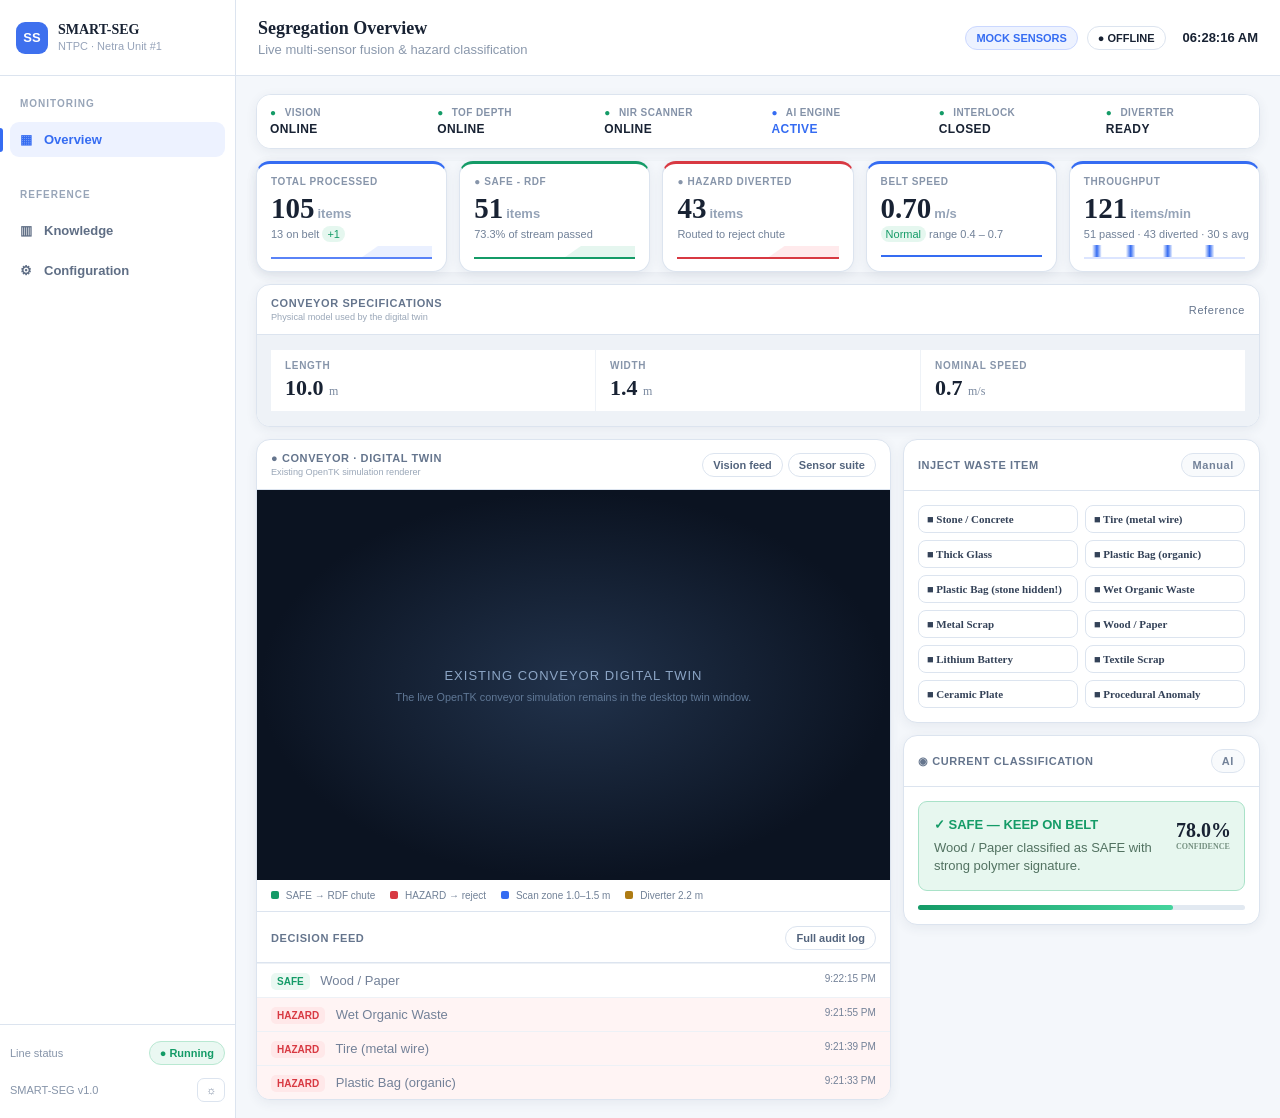
==== dashboard/index.html @ 855578cd "added dashboard" ====
<!doctype html>
<html lang="en">
<head>
  <meta charset="utf-8">
  <meta name="viewport" content="width=device-width, initial-scale=1">
  <title>SMART-SEG | Segregation Overview</title>
  <link rel="stylesheet" href="styles.css">
</head>
<body>
  <aside class="sidebar">
    <div class="brand"><span class="brand-mark">SS</span><div><strong>SMART-SEG</strong><small>NTPC · Netra Unit #1</small></div></div>
    <div class="nav-group"><label>MONITORING</label><button class="nav active" data-view="Overview">▦ <span>Overview</span></button></div>
    <div class="nav-group reference"><label>REFERENCE</label><button class="nav" data-view="Knowledge">▥ <span>Knowledge</span></button><button class="nav" data-view="Configuration">⚙ <span>Configuration</span></button></div>
    <div class="sidebar-footer"><span>Line status <b class="pill green">● Running</b></span><span>SMART-SEG v1.0 <b class="settings">☼</b></span></div>
  </aside>

  <main class="app-shell">
    <header class="topbar"><div><h1>Segregation Overview</h1><p>Live multi-sensor fusion &amp; hazard classification</p></div><div class="top-actions"><span class="mode">MOCK SENSORS</span><span class="pill green" id="connection">● CONNECTED</span><time id="clock"></time></div></header>
    <section class="content">
      <div class="status-strip"><div><b>●</b> VISION<strong>ONLINE</strong></div><div><b>●</b> TOF DEPTH<strong>ONLINE</strong></div><div><b>●</b> NIR SCANNER<strong>ONLINE</strong></div><div class="active-status"><b>●</b> AI ENGINE<strong>ACTIVE</strong></div><div><b>●</b> INTERLOCK<strong>CLOSED</strong></div><div><b>●</b> DIVERTER<strong>READY</strong></div></div>
      <div class="metrics"><article class="metric blue"><label>TOTAL PROCESSED</label><strong id="processed">105</strong><span>items</span><small>13 on belt <i>+1</i></small><div class="sparkline"><em></em></div></article><article class="metric green"><label>● SAFE - RDF</label><strong id="safe">51</strong><span>items</span><small>73.3% of stream passed</small><div class="sparkline"><em></em></div></article><article class="metric red"><label>● HAZARD DIVERTED</label><strong id="hazard">43</strong><span>items</span><small>Routed to reject chute</small><div class="sparkline"><em></em></div></article><article class="metric blue"><label>BELT SPEED</label><strong id="beltSpeed">0.70</strong><span>m/s</span><small><i>Normal</i> range 0.4 – 0.7</small><div class="line"></div></article><article class="metric blue"><label>THROUGHPUT</label><strong id="throughput">121</strong><span>items/min</span><small>51 passed · 43 diverted · 30 s avg</small><div class="pulse"></div></article></div>
      <section class="spec-card"><div class="panel-heading"><div><b>CONVEYOR SPECIFICATIONS</b><small>Physical model used by the digital twin</small></div><span class="reference-tag">Reference</span></div><div class="spec-values"><div><label>LENGTH</label><strong>10.0 <small>m</small></strong></div><div><label>WIDTH</label><strong>1.4 <small>m</small></strong></div><div><label>NOMINAL SPEED</label><strong>0.7 <small>m/s</small></strong></div></div></section>

      <div class="workspace-grid">
        <section class="twin-panel"><div class="panel-heading"><div><b>● CONVEYOR · DIGITAL TWIN</b><small>Existing OpenTK simulation renderer</small></div><div><button class="outline">Vision feed</button><button class="outline">Sensor suite</button></div></div><div class="twin-placeholder"><span>EXISTING CONVEYOR DIGITAL TWIN</span><small>The live OpenTK conveyor simulation remains in the desktop twin window.</small></div><div class="legend"><span><b class="dot green-bg"></b> SAFE → RDF chute</span><span><b class="dot red-bg"></b> HAZARD → reject</span><span><b class="dot blue-bg"></b> Scan zone 1.0–1.5 m</span><span><b class="dot gold-bg"></b> Diverter 2.2 m</span></div><div class="decision-feed"><div class="panel-heading"><b>DECISION FEED</b><button class="outline">Full audit log</button></div><div class="feed-row safe-row"><b>SAFE</b> Wood / Paper <time>9:22:15 PM</time></div><div class="feed-row hazard-row"><b>HAZARD</b> Wet Organic Waste <time>9:21:55 PM</time></div><div class="feed-row hazard-row"><b>HAZARD</b> Tire (metal wire) <time>9:21:39 PM</time></div><div class="feed-row hazard-row"><b>HAZARD</b> Plastic Bag (organic) <time>9:21:33 PM</time></div></div></section>

        <aside class="control-column"><section class="card inject"><div class="panel-heading"><b>INJECT WASTE ITEM</b><span class="manual">Manual</span></div><div class="waste-grid" id="wasteGrid"><button>■ Stone / Concrete</button><button>■ Tire (metal wire)</button><button>■ Thick Glass</button><button>■ Plastic Bag (organic)</button><button>■ Plastic Bag (stone hidden!)</button><button>■ Wet Organic Waste</button><button>■ Metal Scrap</button><button>■ Wood / Paper</button><button>■ Lithium Battery</button><button>■ Textile Scrap</button><button>■ Ceramic Plate</button><button>■ Procedural Anomaly</button></div></section>
          <section class="card classification"><div class="panel-heading"><b>◉ CURRENT CLASSIFICATION</b><span class="ai-tag">AI</span></div><div class="classification-body"><strong>✓ SAFE — KEEP ON BELT</strong><p id="classification">Wood / Paper classified as SAFE with strong polymer signature.</p><b class="confidence">78.0%<small>CONFIDENCE</small></b></div><div class="confidence-bar"><i></i></div></section>
        </aside>
      </div>
    </section>
  </main>
  <script src="app.js"></script>
</body>
</html>
---- dashboard/styles.css ----
.spec-card{background:#fff;border:1px solid var(--line);border-radius:14px;box-shadow:var(--shadow);margin-top:12px;overflow:hidden}.spec-values{display:grid;grid-template-columns:repeat(3,1fr);padding:15px 14px;gap:1px;background:#eef2f7}.spec-values>div{background:#fff;padding:10px 14px}.spec-values label{display:block;color:#8795aa;font-size:10px;font-weight:700;letter-spacing:.7px}.spec-values strong{display:block;font:700 22px 'Space Grotesk';margin-top:4px}.spec-values small{font:500 12px 'DM Sans';color:#7a899f}@media(max-width:500px){.spec-values{grid-template-columns:1fr}}
@import url('https://fonts.googleapis.com/css2?family=DM+Sans:wght@400;500;600;700&family=Space+Grotesk:wght@500;600;700&display=swap');
:root{--ink:#182233;--muted:#7888a2;--line:#dce4ef;--blue:#356cf2;--green:#149b67;--red:#d83942;--bg:#f4f7fb;--shadow:0 3px 12px #273b5c12}*{box-sizing:border-box}body{margin:0;background:var(--bg);color:var(--ink);font:13px 'DM Sans',sans-serif;display:flex;min-height:100vh}.sidebar{width:236px;background:#fff;border-right:1px solid var(--line);display:flex;flex-direction:column;flex:none}.brand{height:76px;border-bottom:1px solid var(--line);display:flex;align-items:center;gap:10px;padding:0 16px}.brand-mark{display:grid;place-items:center;background:#3e70ee;color:#fff;font-weight:700;width:32px;height:32px;border-radius:9px}.brand strong{display:block;font:700 14px 'Space Grotesk'}.brand small{color:#96a3b9;font-size:11px}.nav-group{padding:19px 10px 0}.nav-group label{color:#98a5b8;font-size:10px;font-weight:700;letter-spacing:1px;padding:0 10px}.nav{border:0;background:none;color:#5f6e85;display:flex;gap:12px;align-items:center;width:100%;text-align:left;padding:10px;border-radius:9px;margin-top:5px;font-size:13px;font-weight:600;cursor:pointer}.nav:first-of-type{margin-top:12px}.nav:hover,.nav.active{background:#edf2ff;color:var(--blue)}.nav.active:before{content:'';width:3px;height:24px;background:var(--blue);position:absolute;left:0;border-radius:0 3px 3px 0}.reference{margin-top:10px}.sidebar-footer{margin-top:auto;border-top:1px solid var(--line);padding:16px 10px;color:#8694a9;display:grid;gap:13px;font-size:11px}.sidebar-footer span{display:flex;justify-content:space-between;align-items:center}.pill,.mode,.manual,.ai-tag,.outline{border-radius:13px;border:1px solid var(--line);padding:5px 10px;font-size:11px;font-weight:700}.pill.green{color:var(--green);background:#eaf8f2;border-color:#b9e8d2}.settings{border:1px solid var(--line);border-radius:7px;padding:5px 8px;color:#71809a}.app-shell{min-width:0;flex:1}.topbar{height:76px;background:#fff;border-bottom:1px solid var(--line);display:flex;justify-content:space-between;align-items:center;padding:0 22px}.topbar h1{font:700 18px 'Space Grotesk';margin:0}.topbar p{margin:3px 0 0;color:#8a98ac}.top-actions{display:flex;gap:9px;align-items:center}.mode{color:var(--blue);background:#edf2ff;border-color:#cbd8ff}.top-actions time{font-weight:700;margin-left:8px}.content{padding:18px 20px;max-width:1500px;margin:auto}.status-strip,.metrics{display:grid;gap:1px;background:var(--line);border:1px solid var(--line);border-radius:15px;overflow:hidden;box-shadow:var(--shadow)}.status-strip{grid-template-columns:repeat(6,1fr);background:#fff}.status-strip div{padding:12px 13px;background:#fff;color:#8492a8;font-size:10px;font-weight:700;letter-spacing:.4px}.status-strip b{color:var(--green);margin-right:5px}.status-strip strong{display:block;color:var(--ink);font-size:12px;margin-top:4px}.active-status b,.active-status strong{color:var(--blue)}.metrics{grid-template-columns:repeat(5,1fr);margin-top:12px;background:transparent;border:0;overflow:visible;gap:12px}.metric{background:#fff;border:1px solid var(--line);border-top:3px solid var(--blue);border-radius:14px;padding:12px 14px;box-shadow:var(--shadow);min-width:0}.metric.green{border-top-color:var(--green)}.metric.red{border-top-color:var(--red)}.metric label{display:block;color:#8795aa;font-weight:700;font-size:10px;letter-spacing:.6px}.metric strong{font:700 29px 'Space Grotesk';display:inline-block;margin-top:5px}.metric>span{color:#95a3b7;font-weight:700;margin-left:3px}.metric small{display:block;color:#718198;margin-top:3px;white-space:nowrap;font-size:11px}.metric i{font-style:normal;color:var(--green);background:#e5f7ef;border-radius:9px;padding:2px 5px}.sparkline{height:13px;margin-top:6px;border-bottom:2px solid #5a83f7;position:relative;background:linear-gradient(145deg,transparent 60%,#eaf0ff 61%)}.metric.green .sparkline{border-color:var(--green);background:linear-gradient(145deg,transparent 60%,#e5f6ef 61%)}.metric.red .sparkline{border-color:var(--red);background:linear-gradient(145deg,transparent 60%,#ffeaec 61%)}.line{height:2px;background:var(--blue);margin-top:15px}.pulse{height:14px;margin-top:5px;background:linear-gradient(90deg,transparent 5%,var(--blue) 8%,transparent 11%,transparent 26%,var(--blue) 29%,transparent 32%,transparent 49%,var(--blue) 52%,transparent 55%,transparent 75%,var(--blue) 78%,transparent 81%);border-bottom:2px solid #dce5ff}.workspace-grid{display:grid;grid-template-columns:minmax(0,1.6fr) minmax(330px,.9fr);gap:12px;margin-top:12px}.twin-panel,.card{background:#fff;border:1px solid var(--line);border-radius:14px;box-shadow:var(--shadow);overflow:hidden}.panel-heading{display:flex;justify-content:space-between;align-items:center;padding:12px 14px;border-bottom:1px solid var(--line);color:#65758d;font-size:11px;letter-spacing:.6px}.panel-heading small{display:block;font-weight:400;letter-spacing:0;color:#9aa7b8;margin-top:3px}.outline{background:#fff;color:#53647d;cursor:pointer;margin-left:5px}.twin-placeholder{height:390px;background:radial-gradient(ellipse at center,#21324b 0,#0b1321 70%);display:grid;place-content:center;text-align:center;color:#8ca5c5;letter-spacing:1px}.twin-placeholder small{display:block;margin-top:8px;color:#607896;letter-spacing:0}.legend{display:flex;gap:15px;padding:10px 14px;color:#718197;font-size:10px;border-bottom:1px solid var(--line);flex-wrap:wrap}.dot{display:inline-block;width:8px;height:8px;border-radius:2px;margin-right:4px}.green-bg{background:var(--green)}.red-bg{background:var(--red)}.blue-bg{background:var(--blue)}.gold-bg{background:#ae7b13}.decision-feed .panel-heading{padding-top:14px}.feed-row{padding:9px 14px;border-top:1px solid #edf1f6;color:#738198}.feed-row b{font-size:10px;padding:3px 6px;border-radius:5px;margin-right:7px}.safe-row b{color:var(--green);background:#eaf8f2}.hazard-row{background:#fff4f4}.hazard-row b{color:var(--red);background:#ffe8e9}.feed-row time{float:right;font-size:10px}.control-column{display:grid;gap:12px;align-content:start}.card .panel-heading{padding:13px 14px}.button-row{display:grid;grid-template-columns:repeat(3,1fr);gap:7px;padding:14px 14px 7px}.button-row button{height:35px;border:0;border-radius:8px;color:#fff;font:700 13px 'DM Sans';cursor:pointer}.start{background:#8dcdb5}.stop{background:var(--red)}.reset{background:#fff!important;color:#53647d!important;border:1px solid #cbd6e5!important}.line-control label{display:block;padding:6px 14px;color:#65758d;font-weight:700}.line-control output{float:right;color:var(--ink)}input[type=range]{width:100%;display:block;accent-color:var(--blue);margin-top:6px}.manual,.ai-tag{color:#738299;background:#f8fafc}.waste-grid{display:grid;grid-template-columns:1fr 1fr;gap:7px;padding:14px}.waste-grid button{border:1px solid var(--line);background:#fff;color:#344258;text-align:left;padding:7px 8px;border-radius:8px;font:600 11px 'DM Sans';cursor:pointer;white-space:nowrap;overflow:hidden;text-overflow:ellipsis}.waste-grid button:hover{border-color:var(--blue);color:var(--blue)}.classification-body{position:relative;margin:14px;padding:15px;background:#e7f7ef;border:1px solid #a9e2c8;border-radius:9px;color:#527261}.classification-body strong{color:var(--green);font-size:13px}.classification-body p{max-width:75%;line-height:1.4;margin:7px 0 0}.confidence{position:absolute;right:13px;top:17px;color:var(--ink);font:700 20px 'Space Grotesk'}.confidence small{display:block;font:700 8px 'DM Sans';color:#759080}.confidence-bar{height:5px;background:#e2e9f1;margin:0 14px 14px;border-radius:5px}.confidence-bar i{display:block;width:78%;height:100%;background:linear-gradient(90deg,var(--green),#45d49d);border-radius:5px}@media(max-width:1050px){.sidebar{width:190px}.metrics{grid-template-columns:repeat(3,1fr)}.workspace-grid{grid-template-columns:1fr}.twin-placeholder{height:300px}}@media(max-width:700px){.sidebar{display:none}.topbar{padding:0 14px}.top-actions .mode,.top-actions time{display:none}.content{padding:12px}.status-strip{grid-template-columns:repeat(2,1fr)}.metrics{grid-template-columns:repeat(2,1fr);gap:8px}.metric:last-child{grid-column:span 2}.workspace-grid{grid-template-columns:1fr}.twin-placeholder{height:230px}.waste-grid{grid-template-columns:1fr 1fr}.confidence{position:static;display:block;margin-top:8px}.classification-body p{max-width:100%}}
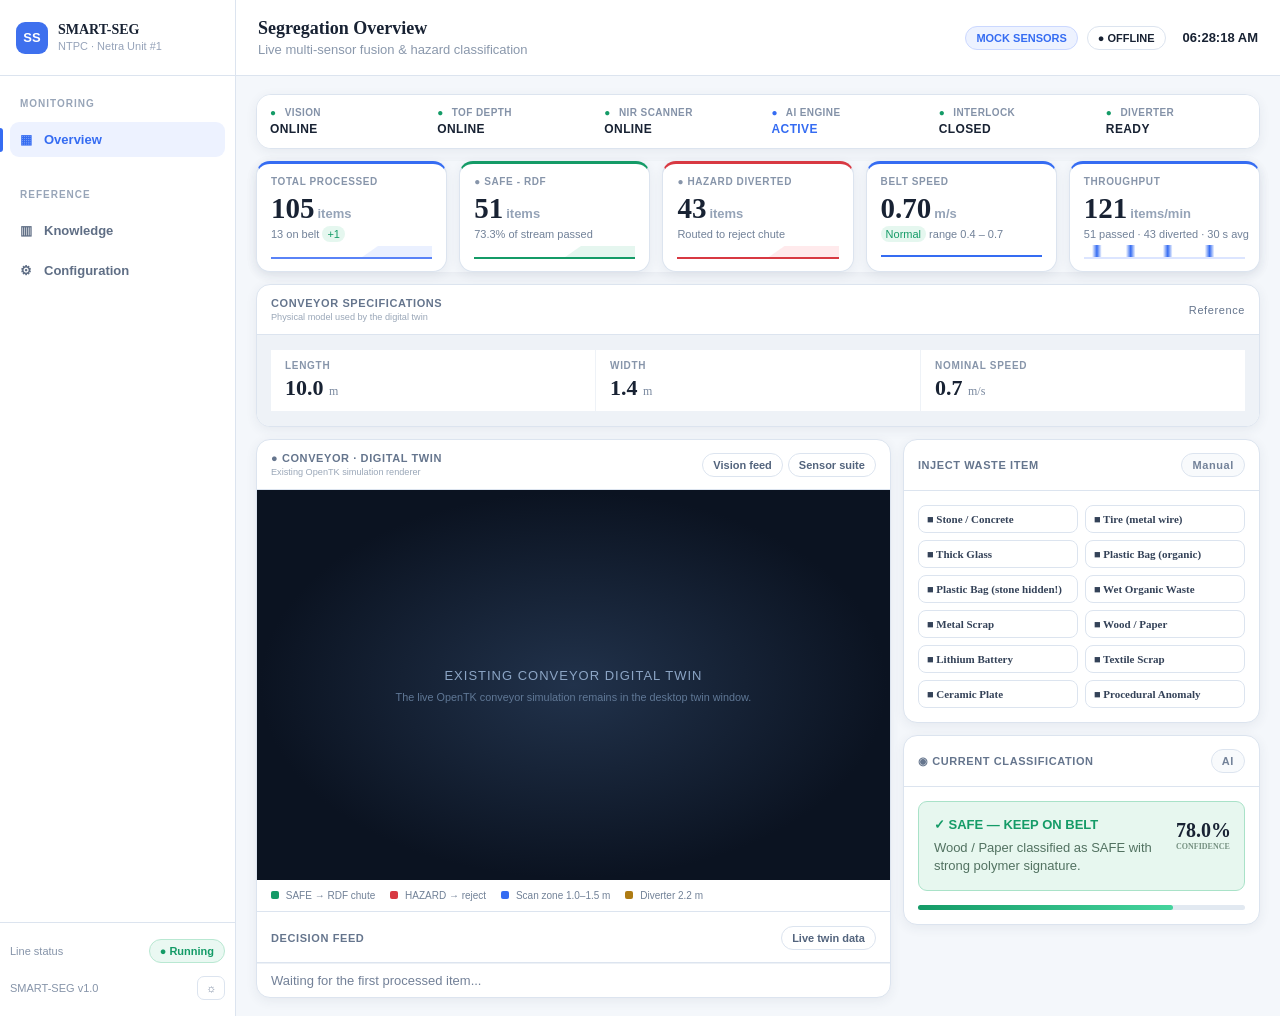
==== commit 20fa9a28: "overview page changes" ====
--- a/dashboard/index.html
+++ b/dashboard/index.html
@@ -22,7 +22,7 @@
       <section class="spec-card"><div class="panel-heading"><div><b>CONVEYOR SPECIFICATIONS</b><small>Physical model used by the digital twin</small></div><span class="reference-tag">Reference</span></div><div class="spec-values"><div><label>LENGTH</label><strong>10.0 <small>m</small></strong></div><div><label>WIDTH</label><strong>1.4 <small>m</small></strong></div><div><label>NOMINAL SPEED</label><strong>0.7 <small>m/s</small></strong></div></div></section>
 
       <div class="workspace-grid">
-        <section class="twin-panel"><div class="panel-heading"><div><b>● CONVEYOR · DIGITAL TWIN</b><small>Existing OpenTK simulation renderer</small></div><div><button class="outline">Vision feed</button><button class="outline">Sensor suite</button></div></div><div class="twin-placeholder"><span>EXISTING CONVEYOR DIGITAL TWIN</span><small>The live OpenTK conveyor simulation remains in the desktop twin window.</small></div><div class="legend"><span><b class="dot green-bg"></b> SAFE → RDF chute</span><span><b class="dot red-bg"></b> HAZARD → reject</span><span><b class="dot blue-bg"></b> Scan zone 1.0–1.5 m</span><span><b class="dot gold-bg"></b> Diverter 2.2 m</span></div><div class="decision-feed"><div class="panel-heading"><b>DECISION FEED</b><button class="outline">Full audit log</button></div><div class="feed-row safe-row"><b>SAFE</b> Wood / Paper <time>9:22:15 PM</time></div><div class="feed-row hazard-row"><b>HAZARD</b> Wet Organic Waste <time>9:21:55 PM</time></div><div class="feed-row hazard-row"><b>HAZARD</b> Tire (metal wire) <time>9:21:39 PM</time></div><div class="feed-row hazard-row"><b>HAZARD</b> Plastic Bag (organic) <time>9:21:33 PM</time></div></div></section>
+        <section class="twin-panel"><div class="panel-heading"><div><b>● CONVEYOR · DIGITAL TWIN</b><small>Existing OpenTK simulation renderer</small></div><div><button class="outline">Vision feed</button><button class="outline">Sensor suite</button></div></div><div class="twin-placeholder"><span>EXISTING CONVEYOR DIGITAL TWIN</span><small>The live OpenTK conveyor simulation remains in the desktop twin window.</small></div><div class="legend"><span><b class="dot green-bg"></b> SAFE → RDF chute</span><span><b class="dot red-bg"></b> HAZARD → reject</span><span><b class="dot blue-bg"></b> Scan zone 1.0–1.5 m</span><span><b class="dot gold-bg"></b> Diverter 2.2 m</span></div><div class="decision-feed"><div class="panel-heading"><b>DECISION FEED</b><button class="outline">Live twin data</button></div><div id="decisionFeed"><div class="feed-row">Waiting for the first processed item...</div></div></div></section>
 
         <aside class="control-column"><section class="card inject"><div class="panel-heading"><b>INJECT WASTE ITEM</b><span class="manual">Manual</span></div><div class="waste-grid" id="wasteGrid"><button>■ Stone / Concrete</button><button>■ Tire (metal wire)</button><button>■ Thick Glass</button><button>■ Plastic Bag (organic)</button><button>■ Plastic Bag (stone hidden!)</button><button>■ Wet Organic Waste</button><button>■ Metal Scrap</button><button>■ Wood / Paper</button><button>■ Lithium Battery</button><button>■ Textile Scrap</button><button>■ Ceramic Plate</button><button>■ Procedural Anomaly</button></div></section>
           <section class="card classification"><div class="panel-heading"><b>◉ CURRENT CLASSIFICATION</b><span class="ai-tag">AI</span></div><div class="classification-body"><strong>✓ SAFE — KEEP ON BELT</strong><p id="classification">Wood / Paper classified as SAFE with strong polymer signature.</p><b class="confidence">78.0%<small>CONFIDENCE</small></b></div><div class="confidence-bar"><i></i></div></section>
